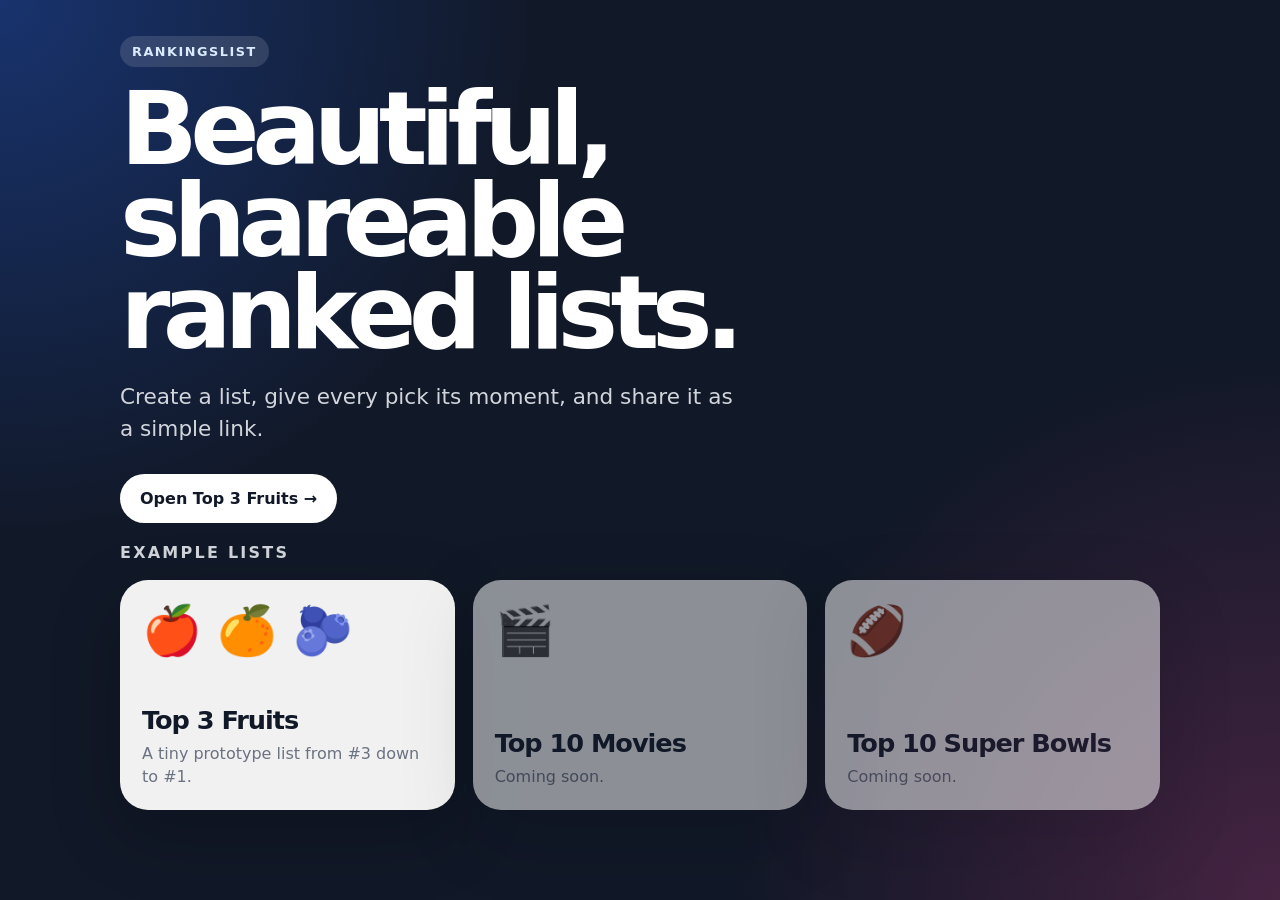
==== index.html @ bc8a9996 "Add files via upload" ====
<!DOCTYPE html>
<html lang="en">
<head>
  <meta charset="UTF-8" />
  <meta name="viewport" content="width=device-width, initial-scale=1.0" />
  <title>RankingsList</title>
  <link rel="stylesheet" href="./styles.css" />
</head>
<body class="landing-body">
  <main class="landing-shell">
    <section class="hero">
      <div class="eyebrow">RankingsList</div>
      <h1>Beautiful, shareable ranked lists.</h1>
      <p>
        Create a list, give every pick its moment, and share it as a simple link.
      </p>
      <a class="primary-link" href="./list.html?slug=top-3-fruits">Open Top 3 Fruits →</a>
    </section>

    <section class="list-section">
      <h2>Example lists</h2>

      <div class="list-grid">
        <a class="list-card" href="./list.html?slug=top-3-fruits">
          <div class="list-card-preview">🍎 🍊 🫐</div>
          <div>
            <h3>Top 3 Fruits</h3>
            <p>A tiny prototype list from #3 down to #1.</p>
          </div>
        </a>

        <div class="list-card disabled-card">
          <div class="list-card-preview">🎬</div>
          <div>
            <h3>Top 10 Movies</h3>
            <p>Coming soon.</p>
          </div>
        </div>

        <div class="list-card disabled-card">
          <div class="list-card-preview">🏈</div>
          <div>
            <h3>Top 10 Super Bowls</h3>
            <p>Coming soon.</p>
          </div>
        </div>
      </div>
    </section>
  </main>
</body>
</html>
---- styles.css ----
* {
  box-sizing: border-box;
}

:root {
  --bg: #111827;
  --card: #f9fafb;
  --white: #ffffff;
  --text: #111827;
  --muted: #6b7280;
  --soft: #e5e7eb;
  --accent: #2563eb;
  --accent-dark: #1d4ed8;
}

body {
  margin: 0;
  min-height: 100vh;
  font-family: system-ui, -apple-system, BlinkMacSystemFont, "Segoe UI", sans-serif;
  color: var(--text);
}

a {
  color: inherit;
}

button,
a {
  -webkit-tap-highlight-color: transparent;
}

.landing-body,
.viewer-body {
  background:
    radial-gradient(circle at top left, rgba(37, 99, 235, 0.36), transparent 35%),
    radial-gradient(circle at bottom right, rgba(236, 72, 153, 0.24), transparent 35%),
    var(--bg);
}

.landing-shell,
.viewer-shell {
  width: min(1040px, calc(100% - 32px));
  margin: 0 auto;
  padding: 36px 0;
}

.hero {
  min-height: 52vh;
  display: flex;
  flex-direction: column;
  justify-content: center;
  color: white;
}

.eyebrow {
  display: inline-flex;
  width: fit-content;
  margin-bottom: 16px;
  padding: 8px 12px;
  border-radius: 999px;
  background: rgba(255, 255, 255, 0.13);
  color: #dbeafe;
  font-weight: 800;
  font-size: 0.8rem;
  letter-spacing: 0.12em;
  text-transform: uppercase;
}

.hero h1,
.viewer-header h1 {
  margin: 0;
  max-width: 780px;
  font-size: clamp(3rem, 8vw, 6.7rem);
  line-height: 0.9;
  letter-spacing: -0.075em;
}

.hero p,
.viewer-header p {
  max-width: 620px;
  margin: 22px 0 0;
  color: #d1d5db;
  font-size: clamp(1.1rem, 2vw, 1.35rem);
  line-height: 1.45;
}

.primary-link {
  display: inline-flex;
  width: fit-content;
  margin-top: 30px;
  padding: 15px 20px;
  border-radius: 999px;
  background: white;
  color: #111827;
  text-decoration: none;
  font-weight: 900;
}

.list-section {
  color: white;
  margin-top: 20px;
}

.list-section h2 {
  margin: 0 0 18px;
  font-size: 1rem;
  text-transform: uppercase;
  letter-spacing: 0.14em;
  color: #d1d5db;
}

.list-grid {
  display: grid;
  grid-template-columns: repeat(3, 1fr);
  gap: 18px;
}

.list-card {
  min-height: 230px;
  display: flex;
  flex-direction: column;
  justify-content: space-between;
  padding: 22px;
  border-radius: 28px;
  background: rgba(255, 255, 255, 0.94);
  color: var(--text);
  text-decoration: none;
  box-shadow: 0 24px 70px rgba(0, 0, 0, 0.22);
  transition: transform 160ms ease, box-shadow 160ms ease;
}

.list-card:hover {
  transform: translateY(-4px);
  box-shadow: 0 30px 80px rgba(0, 0, 0, 0.3);
}

.disabled-card {
  opacity: 0.55;
}

.disabled-card:hover {
  transform: none;
}

.list-card-preview {
  font-size: 3rem;
}

.list-card h3 {
  margin: 0;
  font-size: 1.6rem;
  letter-spacing: -0.04em;
}

.list-card p {
  margin: 8px 0 0;
  color: var(--muted);
  line-height: 1.4;
}

.top-nav {
  display: flex;
  justify-content: space-between;
  align-items: center;
  margin-bottom: 30px;
  color: white;
}

.top-nav a {
  text-decoration: none;
  font-weight: 800;
}

.top-nav button {
  border: 1px solid rgba(255,255,255,0.3);
  background: rgba(255,255,255,0.12);
  color: white;
  font-weight: 800;
  padding: 10px 14px;
  border-radius: 999px;
  cursor: pointer;
}

.viewer-header {
  text-align: center;
  color: white;
  margin-bottom: 24px;
  display: grid;
  justify-items: center;
}

.viewer-header .eyebrow {
  margin-bottom: 14px;
}

.rank-card {
  background: var(--card);
  border-radius: 28px;
  overflow: hidden;
  box-shadow: 0 30px 90px rgba(0, 0, 0, 0.35);
}

.rank-banner {
  display: flex;
  justify-content: space-between;
  align-items: center;
  padding: 18px 24px;
  background: var(--white);
  border-bottom: 1px solid var(--soft);
}

.rank-number {
  font-size: 0.9rem;
  font-weight: 900;
  color: var(--accent);
  text-transform: uppercase;
  letter-spacing: 0.12em;
}

.progress {
  font-size: 0.9rem;
  color: var(--muted);
}

.entry {
  display: grid;
  grid-template-columns: 1fr 1fr;
  min-height: 460px;
  animation: fadeIn 220ms ease-out;
}

.image-panel {
  min-height: 460px;
  display: grid;
  place-items: center;
  padding: 32px;
  background: linear-gradient(135deg, #eff6ff, #fdf2f8);
}

.emoji-art {
  width: min(300px, 80%);
  aspect-ratio: 1;
  border-radius: 50%;
  display: grid;
  place-items: center;
  font-size: 8rem;
  background: white;
  box-shadow:
    inset 0 0 0 12px rgba(255,255,255,0.5),
    0 24px 60px rgba(17,24,39,0.2);
}

.entry-image {
  width: min(360px, 92%);
  max-height: 390px;
  object-fit: cover;
  border-radius: 24px;
  box-shadow: 0 24px 60px rgba(17,24,39,0.25);
}

.hidden {
  display: none;
}

.content-panel {
  padding: 42px;
  display: flex;
  flex-direction: column;
  justify-content: center;
}

.content-panel h2 {
  font-size: clamp(2.4rem, 5vw, 4.5rem);
  line-height: 0.95;
  margin: 0;
  letter-spacing: -0.06em;
}

.subtitle {
  margin: 14px 0 28px;
  color: var(--muted);
  font-weight: 700;
}

.comment {
  position: relative;
  z-index: 1;
  font-size: clamp(1.25rem, 2vw, 1.55rem);
  line-height: 1.35;
  margin: 0;
  color: #1f2937;
}

.comment::before {
  content: "“";
  font-size: 5rem;
  line-height: 0;
  color: #dbeafe;
  position: absolute;
  left: -18px;
  top: 22px;
  z-index: -1;
}

.controls {
  display: flex;
  justify-content: space-between;
  align-items: center;
  padding: 18px 24px 24px;
  background: var(--white);
  border-top: 1px solid var(--soft);
}

.controls button {
  border: 0;
  background: var(--accent);
  color: white;
  font-weight: 900;
  padding: 13px 18px;
  border-radius: 999px;
  cursor: pointer;
  font-size: 0.95rem;
}

.controls button:hover {
  background: var(--accent-dark);
}

.controls button:disabled {
  opacity: 0.35;
  cursor: not-allowed;
}

.dots {
  display: flex;
  gap: 8px;
}

.dot {
  width: 9px;
  height: 9px;
  border-radius: 999px;
  background: #d1d5db;
}

.dot.active {
  background: var(--accent);
}

.error-card {
  background: white;
  border-radius: 28px;
  padding: 36px;
  text-align: center;
}

@keyframes fadeIn {
  from {
    opacity: 0;
    transform: translateY(8px);
  }
  to {
    opacity: 1;
    transform: translateY(0);
  }
}

@media (max-width: 820px) {
  .list-grid {
    grid-template-columns: 1fr;
  }

  .entry {
    grid-template-columns: 1fr;
  }

  .image-panel {
    min-height: 280px;
  }

  .content-panel {
    padding: 30px;
  }

  .emoji-art {
    font-size: 6rem;
  }

  .controls {
    gap: 12px;
  }

  .dots {
    display: none;
  }
}
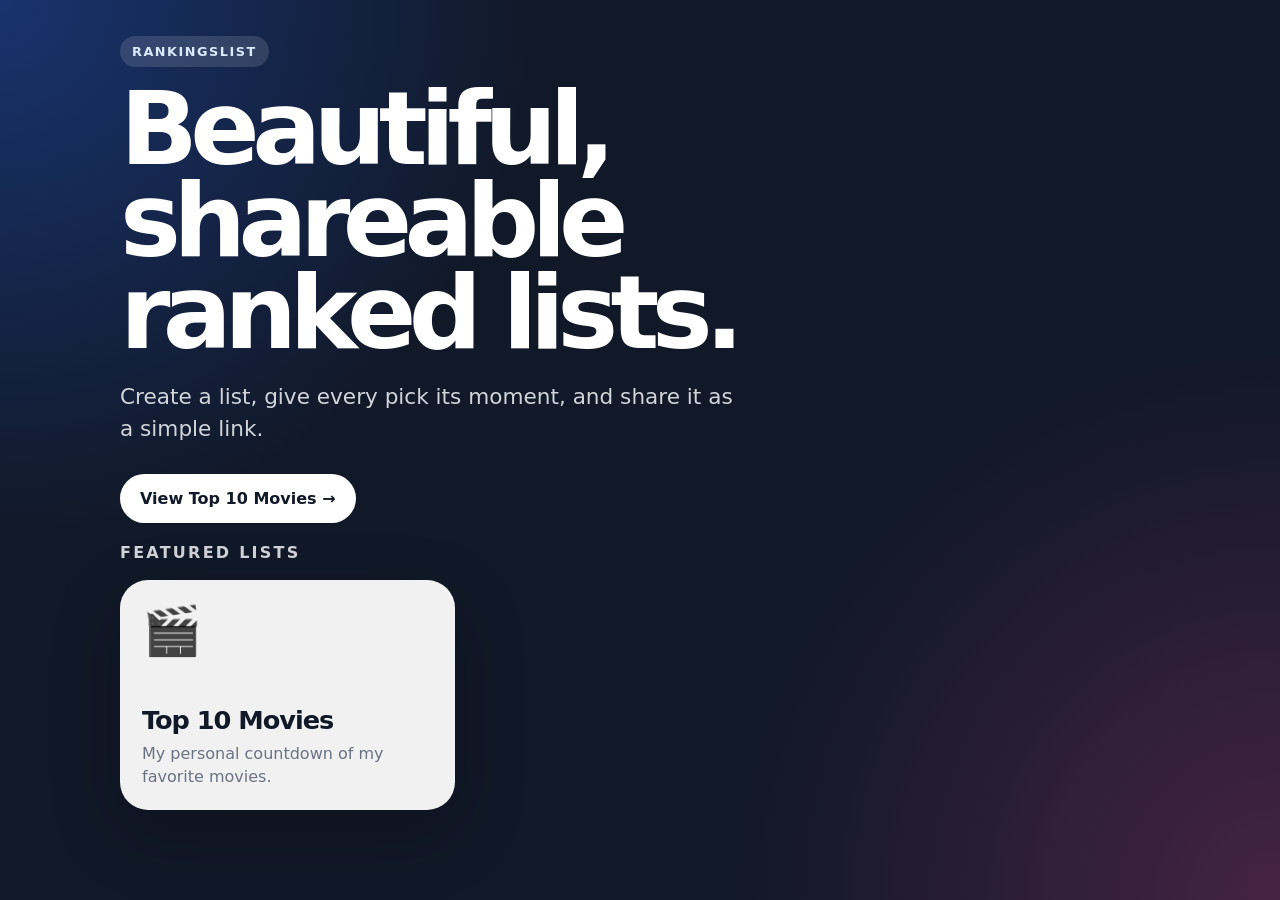
==== commit a7bf2ddf: "Add files via upload" ====
--- a/index.html
+++ b/index.html
@@ -1,51 +1 @@
-<!DOCTYPE html>
-<html lang="en">
-<head>
-  <meta charset="UTF-8" />
-  <meta name="viewport" content="width=device-width, initial-scale=1.0" />
-  <title>RankingsList</title>
-  <link rel="stylesheet" href="./styles.css" />
-</head>
-<body class="landing-body">
-  <main class="landing-shell">
-    <section class="hero">
-      <div class="eyebrow">RankingsList</div>
-      <h1>Beautiful, shareable ranked lists.</h1>
-      <p>
-        Create a list, give every pick its moment, and share it as a simple link.
-      </p>
-      <a class="primary-link" href="./list.html?slug=top-3-fruits">Open Top 3 Fruits →</a>
-    </section>
-
-    <section class="list-section">
-      <h2>Example lists</h2>
-
-      <div class="list-grid">
-        <a class="list-card" href="./list.html?slug=top-3-fruits">
-          <div class="list-card-preview">🍎 🍊 🫐</div>
-          <div>
-            <h3>Top 3 Fruits</h3>
-            <p>A tiny prototype list from #3 down to #1.</p>
-          </div>
-        </a>
-
-        <div class="list-card disabled-card">
-          <div class="list-card-preview">🎬</div>
-          <div>
-            <h3>Top 10 Movies</h3>
-            <p>Coming soon.</p>
-          </div>
-        </div>
-
-        <div class="list-card disabled-card">
-          <div class="list-card-preview">🏈</div>
-          <div>
-            <h3>Top 10 Super Bowls</h3>
-            <p>Coming soon.</p>
-          </div>
-        </div>
-      </div>
-    </section>
-  </main>
-</body>
-</html>
+<!DOCTYPE html><html><head><meta charset="utf-8"><meta name="viewport" content="width=device-width,initial-scale=1"><title>RankingsList</title><link rel="stylesheet" href="styles.css"></head><body class="landing-body"><main class="landing-shell"><section class="hero"><div class="eyebrow">RankingsList</div><h1>Beautiful, shareable ranked lists.</h1><p>Create a list, give every pick its moment, and share it as a simple link.</p><a class="primary-link" href="./list.html?slug=top-10-movies">View Top 10 Movies →</a></section><section class="list-section"><h2>Featured Lists</h2><div class="list-grid"><a class="list-card" href="./list.html?slug=top-10-movies"><div class="list-card-preview">🎬</div><div><h3>Top 10 Movies</h3><p>My personal countdown of my favorite movies.</p></div></a></div></section></main></body></html>
--- a/styles.css
+++ b/styles.css
@@ -202,7 +202,7 @@
 
 .rank-banner {
   display: flex;
-  justify-content: space-between;
+  justify-content: center;
   align-items: center;
   padding: 18px 24px;
   background: var(--white);
@@ -215,11 +215,6 @@
   color: var(--accent);
   text-transform: uppercase;
   letter-spacing: 0.12em;
-}
-
-.progress {
-  font-size: 0.9rem;
-  color: var(--muted);
 }
 
 .entry {
@@ -372,6 +367,7 @@
 
   .entry {
     grid-template-columns: 1fr;
+    touch-action: pan-y;
   }
 
   .image-panel {
@@ -387,10 +383,25 @@
   }
 
   .controls {
-    gap: 12px;
+    justify-content: center;
+    padding: 18px 24px 22px;
+  }
+
+  .controls button {
+    display: none;
   }
 
   .dots {
-    display: none;
-  }
-}
+    display: flex;
+  }
+
+  .rank-card::after {
+    content: "Swipe left or right";
+    display: block;
+    text-align: center;
+    padding: 0 0 22px;
+    color: var(--muted);
+    font-size: 0.9rem;
+    font-weight: 700;
+  }
+}
